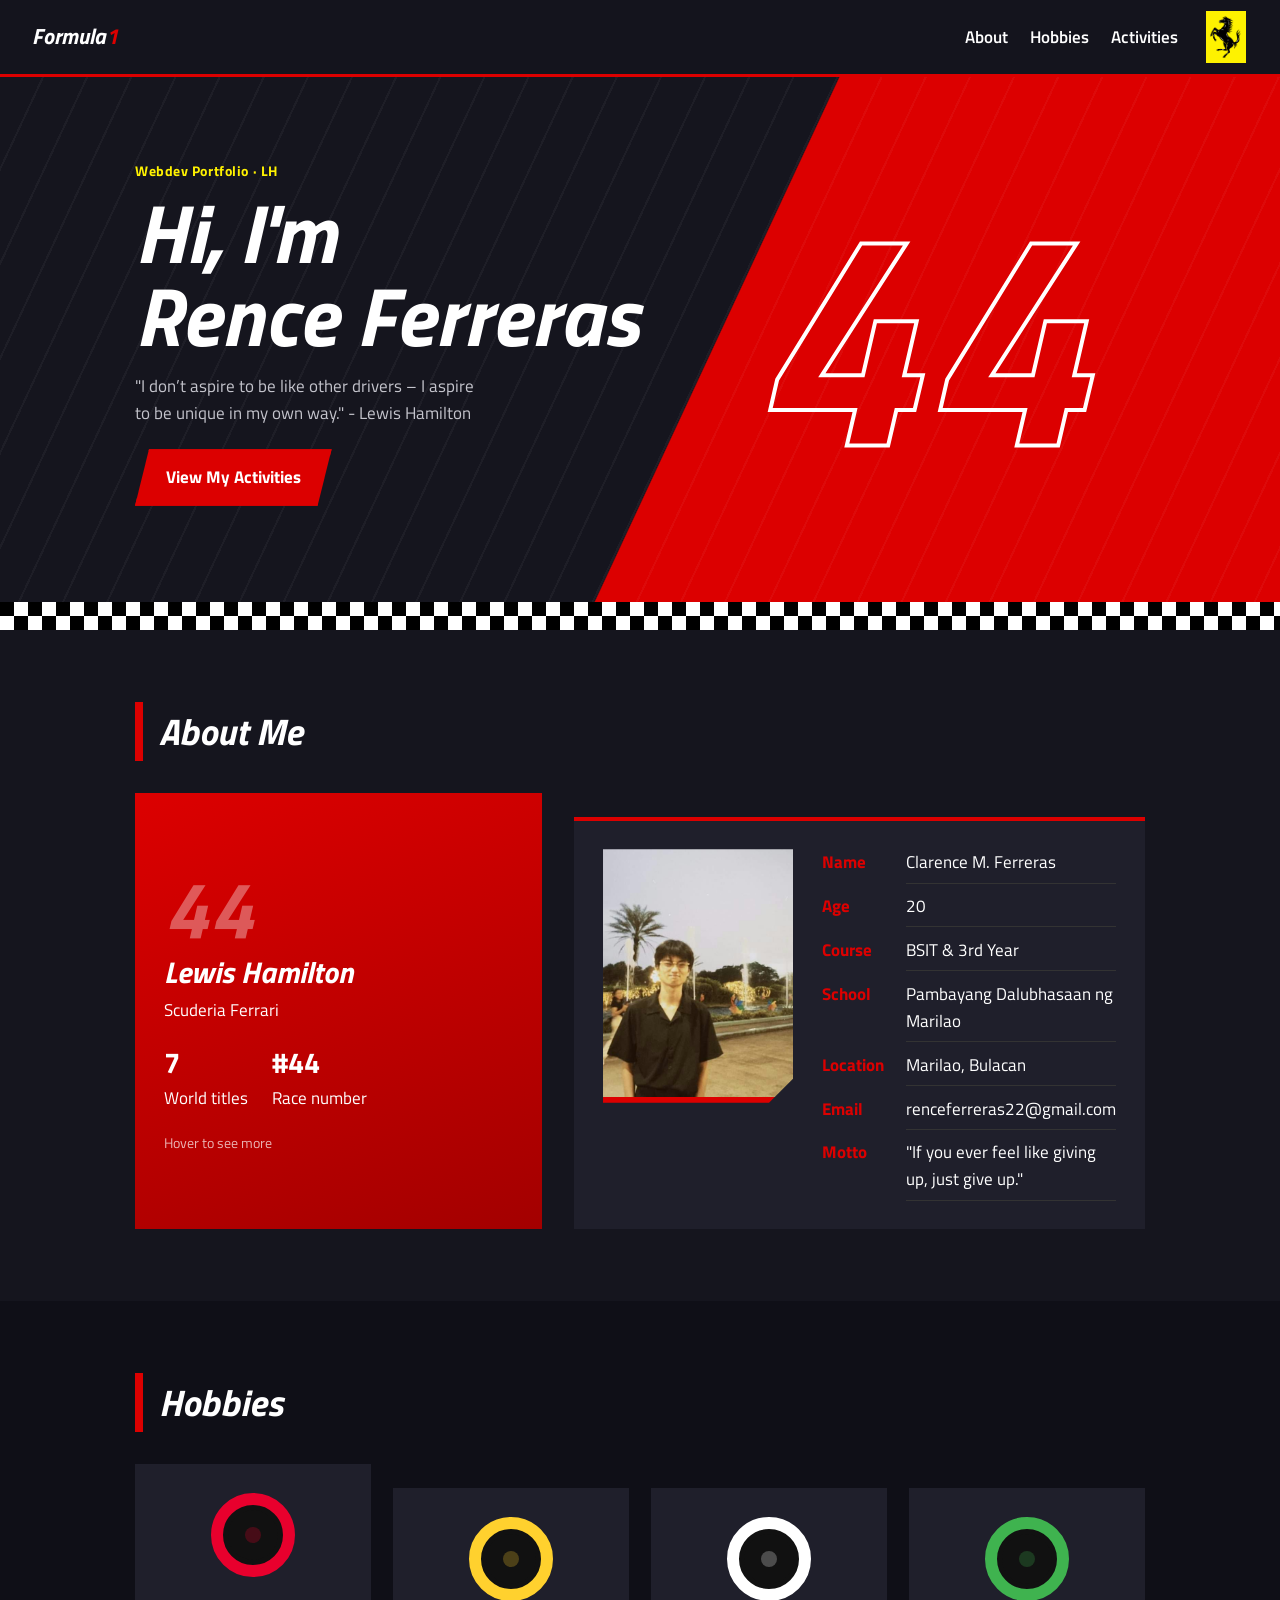
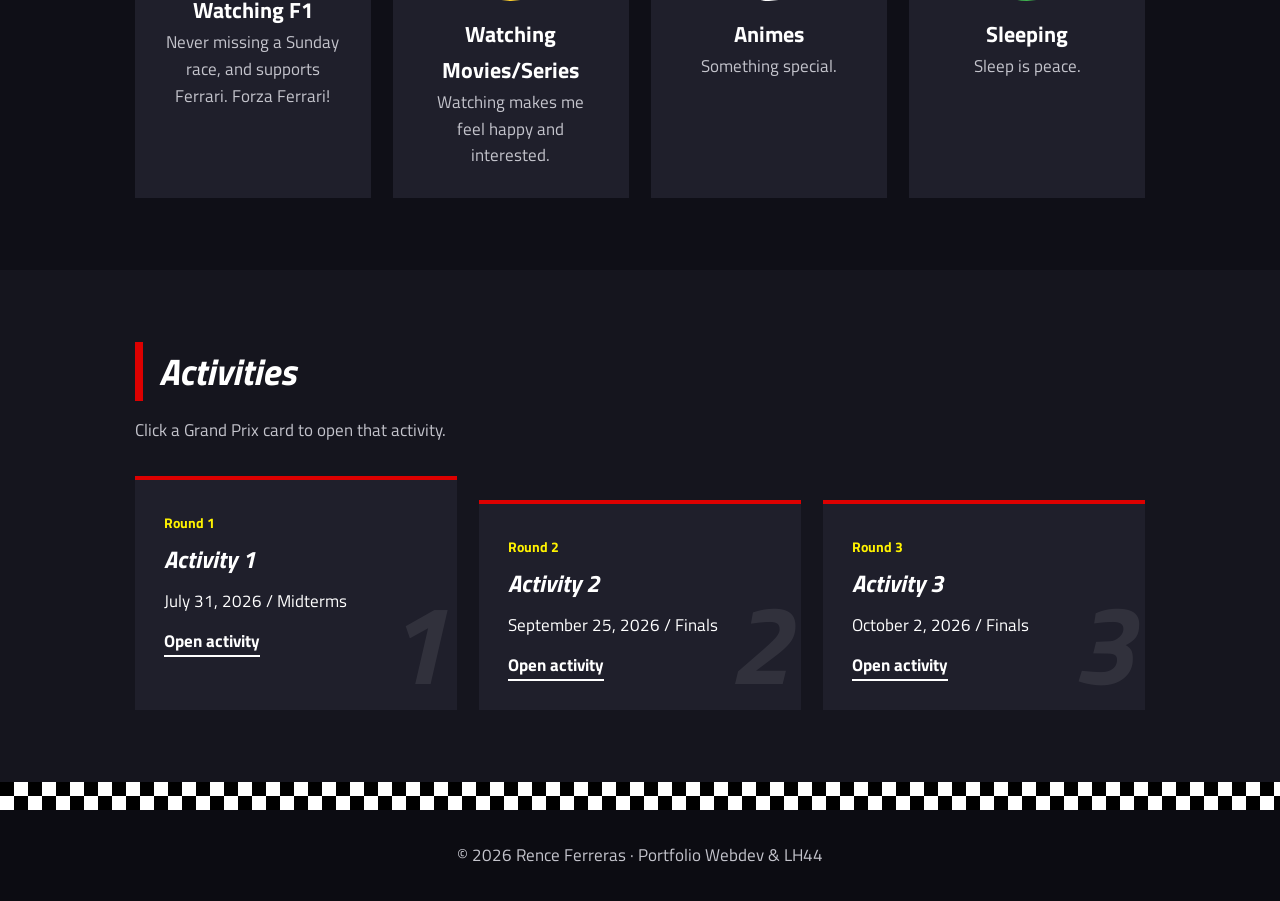
==== index.html @ 2a70c43f "gooo" ====
<!DOCTYPE html>
<html lang="en">

<head>
    <meta charset="UTF-8">
    <meta name="viewport" content="width=device-width, initial-scale=1">
    <title>Portfolio | Your Name</title>
    <link href="https://fonts.googleapis.com/css2?family=Titillium+Web:ital,wght@0,400;0,600;0,700;1,900&display=swap" rel="stylesheet">
    <link rel="stylesheet" href="style.css">
</head>

<body>

    <!-- SPLASH INTRO: plays intro.mp4 first (controlled by script.js) -->
    <div id="splash">
        <video src="introedited.mp4" autoplay muted playsinline></video>
        <button id="skip">Skip intro</button>
    </div>

    <!-- Scroll progress bar -->
    <div id="rev"></div>

    <!-- NAVIGATION -->
    <nav>
        <div class="wrap">
            <a class="logo" href="#top">Formula<b>1</b></a>
            <div class="nav-right">
                <ul>
                    <li><a href="#about">About</a></li>
                    <li><a href="#hobbies">Hobbies</a></li>
                    <li><a href="#activities">Activities</a></li>
                </ul>

                <!-- LOGO: save your image as logo.png in this folder -->
                <div class="brand-logo">
                    <span>LOGO</span>
                    <img src="logo.png" alt="Ferrari logo" onerror="this.style.display='none'">
                </div>
            </div>
        </div>
    </nav>

    <!-- HERO -->
    <header class="hero" id="top">
        <div class="wrap">
            <div>
                <small>Webdev Portfolio · LH</small>
                <h1>Hi, I'm<br>Rence Ferreras</h1>
                <p>"I don’t aspire to be like other drivers – I aspire to be unique in my own way." - Lewis Hamilton</p>
                <a class="btn" href="#activities">View My Activities</a>
            </div>
            <div class="num" aria-hidden="true">44</div>
        </div>
    </header>

    <div class="flag"></div>


    <!-- ABOUT ME -->
    <section id="about">
        <div class="wrap">
            <h2>About Me</h2>

            <div class="about">

                <!-- Favorite driver card -->
                <!-- Hover over this card to show the image -->
                <div class="card fav">

                    <!-- IMAGE SIDE: save your jpeg as hamilton.jpg in this folder -->
                    <div class="fav-img">
                        <span>Add your image<br>(hamilton.jpg)</span>
                        <img src="lewis.jpg" alt="Lewis Hamilton in his Ferrari" onerror="this.style.display='none'">
                    </div>

                    <div class="big">44</div>
                    <h3>Lewis Hamilton</h3>
                    <p>Scuderia Ferrari</p>
                    <div class="stats">
                        <div><b>7</b>World titles</div>
                        <div><b>#44</b>Race number</div>
                    </div>
                    <small class="flip-hint">Hover to see more</small>
                </div>

                <!-- Personal details (replace with your own) -->
                <div class="card details">

                    <!-- YOUR PHOTO: save your picture as profile.jpg in this folder -->
                    <div class="photo">
                        <span>Add your photo<br>(profile.jpg)</span>
                        <img src="profile.jpg" alt="Photo of Your Name" onerror="this.style.display='none'">
                    </div>

                    <dl>
                        <dt>Name</dt>
                        <dd>Clarence M. Ferreras</dd>

                        <dt>Age</dt>
                        <dd>20</dd>

                        <dt>Course</dt>
                        <dd>BSIT &amp; 3rd Year</dd>

                        <dt>School</dt>
                        <dd>Pambayang Dalubhasaan ng Marilao</dd>

                        <dt>Location</dt>
                        <dd>Marilao, Bulacan</dd>

                        <dt>Email</dt>
                        <dd>renceferreras22@gmail.com</dd>

                        <dt>Motto</dt>
                        <dd>"If you ever feel like giving up, just give up."</dd>
                    </dl>
                </div>

            </div>
        </div>
    </section>


    <!-- HOBBIES: --c sets the tyre color, --ink sets the text color on hover (default: dark) -->
    <section id="hobbies" class="alt">
        <div class="wrap">
            <h2>Hobbies</h2>

            <div class="grid">
                <div class="card tyre" style="--c: #e8002d; --ink: #ffffff">
                    <i></i>
                    <h3>Watching F1</h3>
                    <p>Never missing a Sunday race, and supports Ferrari. Forza Ferrari!</p>
                </div>

                <div class="card tyre" style="--c: #ffd12e">
                    <i></i>
                    <h3>Watching Movies/Series</h3>
                    <p>Watching makes me feel happy and interested.</p>
                </div>

                <div class="card tyre" style="--c: #ffffff">
                    <i></i>
                    <h3>Animes</h3>
                    <p>Something special.</p>
                </div>

                <div class="card tyre" style="--c: #3fb34f">
                    <i></i>
                    <h3>Sleeping</h3>
                    <p>Sleep is peace.</p>
                </div>
            </div>
        </div>
    </section>


    <!-- ACTIVITIES: each card links to its own page -->
    <section id="activities">
        <div class="wrap">
            <h2>Activities</h2>
            <p class="hint">Click a Grand Prix card to open that activity.</p>

            <div class="grid">
                <a class="card gp" href="act1/activity1.html" data-n="1">
                    <span>Round 1</span>
                    <h3>Activity 1</h3>
                    <p>July 31, 2026 / Midterms</p>
                    <em>Open activity</em>
                </a>

                <a class="card gp" href="act2/activity2.html" data-n="2">
                    <span>Round 2</span>
                    <h3>Activity 2</h3>
                    <p>September 25, 2026 / Finals</p>
                    <em>Open activity</em>
                </a>

                <a class="card gp" href="act3/activity3.html" data-n="3">
                    <span>Round 3</span>
                    <h3>Activity 3</h3>
                    <p>October 2, 2026 / Finals</p>
                    <em>Open activity</em>
                </a>
            </div>
        </div>
    </section>

    <div class="flag"></div>

    <!-- FOOTER -->
    <footer>
        © 2026 Rence Ferreras · Portfolio Webdev &amp; LH44
    </footer>

    <script src="script.js"></script>
</body>

</html>
---- style.css ----
/* ==========================================================
   F1 PORTFOLIO STYLESHEET
   Theme: Ferrari red + Lewis Hamilton (#44)
   Sections: 1. Variables  2. Base  3. Splash  4. Navigation
             5. Hero  6. Sections  7. Cards  8. Activity pages
             9. Footer  10. Responsive & accessibility
   ========================================================== */


/* ---------- 1. VARIABLES (change colors here) ---------- */
:root {
    --red: #dc0000;      /* Ferrari red */
    --red-dark: #a30000;
    --dark: #15151e;     /* F1 carbon black */
    --dark-card: #1f1f2b;
    --white: #ffffff;
    --gray: #c4c4cc;
    --yellow: #fff200;   /* Ferrari yellow accent */
}


/* ---------- 2. BASE ---------- */
* {
    box-sizing: border-box;
    margin: 0;
    padding: 0;
}

html {
    scroll-behavior: smooth;
}

body {
    font-family: 'Titillium Web', Arial, sans-serif;
    font-size: 1.05rem;
    line-height: 1.6;
    background: var(--dark);
    color: var(--white);
}

a {
    color: inherit;
}

/* Visible outline when using the keyboard */
:focus-visible {
    outline: 3px solid var(--yellow);
    outline-offset: 3px;
}

/* Centers the content and limits its width */
.wrap {
    max-width: 1050px;
    margin: 0 auto;
    padding: 0 1.25rem;
}

/* Red progress bar at the top that fills as you scroll */
#rev {
    position: fixed;
    top: 0;
    left: 0;
    width: 0;
    height: 4px;
    background: linear-gradient(90deg, var(--red), var(--yellow));
    z-index: 60;
}


/* ---------- 3. SPLASH INTRO (video) ---------- */
#splash {
    position: fixed;
    inset: 0;
    display: flex;
    align-items: center;
    justify-content: center;
    background: #000000;
    z-index: 100;
    transition: opacity 0.8s;
}

/* Added by script.js when the intro ends */
#splash.out {
    opacity: 0;
    pointer-events: none;
}

#splash video {
    width: 100%;
    height: 100%;
    object-fit: cover; /* fills the whole screen */
}

#skip {
    position: absolute;
    right: 1.2rem;
    bottom: 1.2rem;
    padding: 0.7rem 1.4rem;
    border: 0;
    background: var(--red);
    color: var(--white);
    font: 700 1rem 'Titillium Web', sans-serif;
    cursor: pointer;
    clip-path: polygon(12px 0, 100% 0, calc(100% - 12px) 100%, 0 100%);
}

#skip:hover {
    background: var(--red-dark);
}


/* ---------- 4. NAVIGATION ---------- */
nav {
    position: sticky;
    top: 0;
    z-index: 50;
    background: rgba(21, 21, 30, 0.94);
    border-bottom: 3px solid var(--red);
    backdrop-filter: blur(6px);
}

nav .wrap {
    max-width: none;          /* full width so the buttons reach the right side */
    padding-left: 2rem;
    padding-right: 2rem;
    display: flex;
    flex-wrap: wrap;
    justify-content: space-between;
    align-items: center;
    gap: 0.5rem;
    padding-top: 0.7rem;
    padding-bottom: 0.7rem;
}

.logo {
    font-size: 1.4rem;
    font-weight: 900;
    font-style: italic;
    text-decoration: none;
}

.logo b {
    color: var(--red);
}

/* Right side of the nav: links + logo */
.nav-right {
    display: flex;
    align-items: center;
    gap: 1.6rem;
}

/* LOGO SLOT: shows the image if logo.png exists, otherwise a dashed box */
.brand-logo {
    position: relative;
    display: grid;
    place-items: center;
    width: 44px;
    height: 52px;
    color: var(--gray);
    font-size: 0.65rem;
    font-weight: 700;
    border: 2px dashed var(--gray);
}

.brand-logo img {
    position: absolute;
    inset: -2px;
    width: calc(100% + 4px);
    height: calc(100% + 4px);
    object-fit: contain;
    background: var(--dark);
}

nav ul {
    display: flex;
    gap: 1.4rem;
    list-style: none;
}

nav ul a {
    padding: 0.2rem 0;
    font-weight: 600;
    text-decoration: none;
    border-bottom: 2px solid transparent;
}

nav ul a:hover {
    border-color: var(--red);
}


/* ---------- 5. HERO (top banner) ---------- */
.hero {
    position: relative;
    overflow: hidden;
    padding: 5rem 0 6rem;
    /* dark on the left, red slash on the right */
    background: linear-gradient(115deg, var(--dark) 0 55%, var(--red) 55.1% 100%);
}

/* Diagonal speed-line stripes */
.hero::before {
    content: "";
    position: absolute;
    inset: 0;
    background: repeating-linear-gradient(
        115deg,
        transparent 0 38px,
        rgba(255, 255, 255, 0.04) 38px 40px
    );
}

.hero .wrap {
    position: relative;
    display: grid;
    grid-template-columns: 1.2fr 1fr;
    align-items: center;
    gap: 1rem;
}

.hero small {
    color: var(--yellow);
    font-weight: 700;
    letter-spacing: 0.04em;
}

.hero h1 {
    margin: 0.4rem 0 1rem;
    font-size: clamp(2.6rem, 7vw, 5.2rem);
    font-weight: 900;
    font-style: italic;
    line-height: 1;
}

.hero p {
    max-width: 34ch;
    color: var(--gray);
}

/* Big outlined "44" */
.num {
    font-size: clamp(9rem, 26vw, 19rem);
    font-weight: 900;
    font-style: italic;
    line-height: 0.85;
    text-align: center;
    color: transparent;
    -webkit-text-stroke: 4px var(--white);
    animation: rise 1.2s ease-out both;
}

@keyframes rise {
    from {
        transform: translateX(80px) skewX(-12deg);
        opacity: 0;
    }
    to {
        transform: none;
        opacity: 1;
    }
}

/* Red slanted button */
.btn {
    display: inline-block;
    margin-top: 1.4rem;
    padding: 0.8rem 1.8rem;
    background: var(--red);
    color: var(--white);
    font-weight: 700;
    text-decoration: none;
    border: 2px solid var(--red);
    clip-path: polygon(14px 0, 100% 0, calc(100% - 14px) 100%, 0 100%);
}

.btn:hover {
    background: var(--white);
    color: var(--red);
}

/* Black and white checkered flag strip */
.flag {
    height: 28px;
    background: repeating-conic-gradient(#ffffff 0 25%, #000000 0 50%) 0 0 / 28px 28px;
}


/* ---------- 6. SECTIONS ---------- */
section {
    padding: 4.5rem 0;
}

section.alt {
    background: #0f0f17; /* slightly darker background for variety */
}

h2 {
    margin-bottom: 2rem;
    padding-left: 1rem;
    font-size: 2.3rem;
    font-weight: 900;
    font-style: italic;
    border-left: 8px solid var(--red);
}

.hint {
    margin: -1rem 0 2rem;
    color: var(--gray);
}


/* ---------- 7. CARDS ---------- */
.card {
    padding: 1.8rem;
    background: var(--dark-card);
    border-top: 4px solid var(--red);
}

.grid {
    display: grid;
    grid-template-columns: repeat(auto-fit, minmax(230px, 1fr));
    gap: 1.4rem;
}

/* --- About me --- */
.about {
    display: grid;
    grid-template-columns: 1fr 1.3fr;
    gap: 2rem;
}

.about dl {
    display: grid;
    grid-template-columns: auto 1fr;
    gap: 0.6rem 1.4rem;
}

.about dt {
    color: var(--red);
    font-weight: 700;
}

.about dd {
    padding-bottom: 0.4rem;
    border-bottom: 1px solid #333333;
}

/* Hamilton / Ferrari card */
.fav {
    position: relative;
    overflow: hidden;
    display: flex;
    flex-direction: column;
    justify-content: center;
    background: linear-gradient(160deg, var(--red), var(--red-dark));
    border: 0;
}

.fav h3 {
    font-size: 1.9rem;
    font-style: italic;
}

.fav .big {
    font-size: 5rem;
    font-weight: 900;
    font-style: italic;
    line-height: 1;
    opacity: 0.35;
}

/* Image side of the card: hidden until the mouse is over the card */
.fav-img {
    position: absolute;
    inset: 0;
    display: grid;
    place-items: center;
    text-align: center;
    color: var(--gray);
    background: repeating-linear-gradient(45deg, #1b1b27 0 14px, #20202e 14px 28px);
    opacity: 0;
    transition: opacity 0.4s;
}

.fav-img img {
    position: absolute;
    inset: 0;
    width: 100%;
    height: 100%;
    object-fit: cover;
}

/* Show the image while hovering */
.fav:hover .fav-img {
    opacity: 1;
}

.flip-hint {
    margin-top: 1.2rem;
    opacity: 0.7;
}

.stats {
    display: flex;
    flex-wrap: wrap;
    gap: 1.5rem;
    margin-top: 1rem;
}

.stats b {
    display: block;
    font-size: 1.8rem;
}

/* --- Profile photo (inside the details card) --- */
.details {
    display: grid;
    grid-template-columns: 190px 1fr;
    align-items: start;
    gap: 1.8rem;
}

.photo {
    position: relative;
    display: grid;
    place-items: center;
    aspect-ratio: 3 / 4;
    overflow: hidden;
    text-align: center;
    color: var(--gray);
    font-size: 0.9rem;
    background: repeating-linear-gradient(45deg, #1b1b27 0 14px, #20202e 14px 28px);
    border-bottom: 6px solid var(--red);
    clip-path: polygon(0 0, 100% 0, 100% calc(100% - 24px), calc(100% - 24px) 100%, 0 100%);
}

/* The picture sits on top of the placeholder text */
.photo img {
    position: absolute;
    inset: 0;
    width: 100%;
    height: 100%;
    object-fit: cover;
}

/* --- Hobbies (tyre cards) --- */
.tyre {
    position: relative;
    text-align: center;
    border-top: 0;
    transition: transform 0.25s, background 0.25s, color 0.25s;
}

/* HOVER: zoom in a little and fill the card with the tyre color */
.tyre:hover {
    z-index: 1;                       /* sits above its neighbors while zoomed */
    transform: scale(1.06);
    background: var(--c);
    color: var(--ink, var(--dark));   /* text color on hover (set --ink in the HTML) */
}

.tyre:hover p {
    color: inherit;
}

/* On hover the tyre flips: dark ring, colored center */
.tyre:hover i {
    border-color: #111111;
    background: var(--c);
}

.tyre:hover i::after {
    opacity: 0;
}

/* The round tyre icon. Its color comes from --c set in the HTML */
.tyre i {
    position: relative;
    display: block;
    width: 84px;
    height: 84px;
    margin: 0 auto 1rem;
    border: 12px solid var(--c);
    border-radius: 50%;
    background: #111111;
    box-shadow: inset 0 0 0 5px #111111;
    transition: border-color 0.25s, background 0.25s;
}

.tyre i::after {
    content: "";
    position: absolute;
    inset: 22px;
    border-radius: 50%;
    background: var(--c);
    opacity: 0.25;
}

.tyre h3 {
    font-size: 1.4rem;
}

.tyre p {
    color: var(--gray);
}

/* --- Activities (Grand Prix cards) --- */
.gp {
    position: relative;
    display: block;
    overflow: hidden;
    text-decoration: none;
    transition: transform 0.2s, background 0.2s;
}

.gp:hover {
    transform: translateY(-6px);
    background: var(--red);
}

.gp span {
    color: var(--yellow);
    font-size: 0.9rem;
    font-weight: 700;
}

.gp h3 {
    margin: 0.3rem 0 0.6rem;
    font-size: 1.5rem;
    font-style: italic;
}

.gp em {
    display: inline-block;
    margin-top: 0.8rem;
    font-style: normal;
    font-weight: 700;
    border-bottom: 2px solid var(--white);
}

/* Faded big number in the corner (uses data-n from the HTML) */
.gp::after {
    content: attr(data-n);
    position: absolute;
    right: 0.6rem;
    bottom: -1.4rem;
    font-size: 7rem;
    font-weight: 900;
    font-style: italic;
    opacity: 0.08;
}


/* ---------- 8. ACTIVITY PAGES ---------- */
.page-head {
    padding: 4rem 0 3rem;
    background: linear-gradient(115deg, var(--dark) 0 70%, var(--red) 70.1%);
}

.page-head h1 {
    font-size: clamp(2rem, 5vw, 3.4rem);
    font-weight: 900;
    font-style: italic;
}

.page-head small {
    color: var(--yellow);
    font-weight: 700;
}

/* Placeholder box for screenshots */
.shot {
    display: grid;
    place-items: center;
    padding: 1rem;
    aspect-ratio: 16 / 9;
    text-align: center;
    color: var(--gray);
    border: 2px dashed var(--red);
    background: repeating-linear-gradient(45deg, #1b1b27 0 14px, #20202e 14px 28px);
}

/* Previous / Next buttons */
.pager {
    display: flex;
    flex-wrap: wrap;
    justify-content: space-between;
    gap: 1rem;
    margin-top: 2.5rem;
}

/* Space between stacked cards */
.card + .card,
.card + .shot,
.shot + .card {
    margin-top: 1.5rem;
}


/* ---------- 9. FOOTER ---------- */
footer {
    padding: 2rem 1rem;
    text-align: center;
    color: var(--gray);
    background: #0c0c12;
}


/* ---------- 10. RESPONSIVE & ACCESSIBILITY ---------- */

/* Phones and small tablets */
@media (max-width: 760px) {
    .hero {
        background: linear-gradient(180deg, var(--dark) 0 62%, var(--red) 62.1%);
    }

    .hero .wrap,
    .about,
    .details {
        grid-template-columns: 1fr;
    }

    .photo {
        max-width: 220px;
    }

    .num {
        -webkit-text-stroke-width: 3px;
    }
}

/* Turns off animations for people who prefer less motion */
@media (prefers-reduced-motion: reduce) {
    * {
        animation: none !important;
        transition: none !important;
        scroll-behavior: auto !important;
    }
}
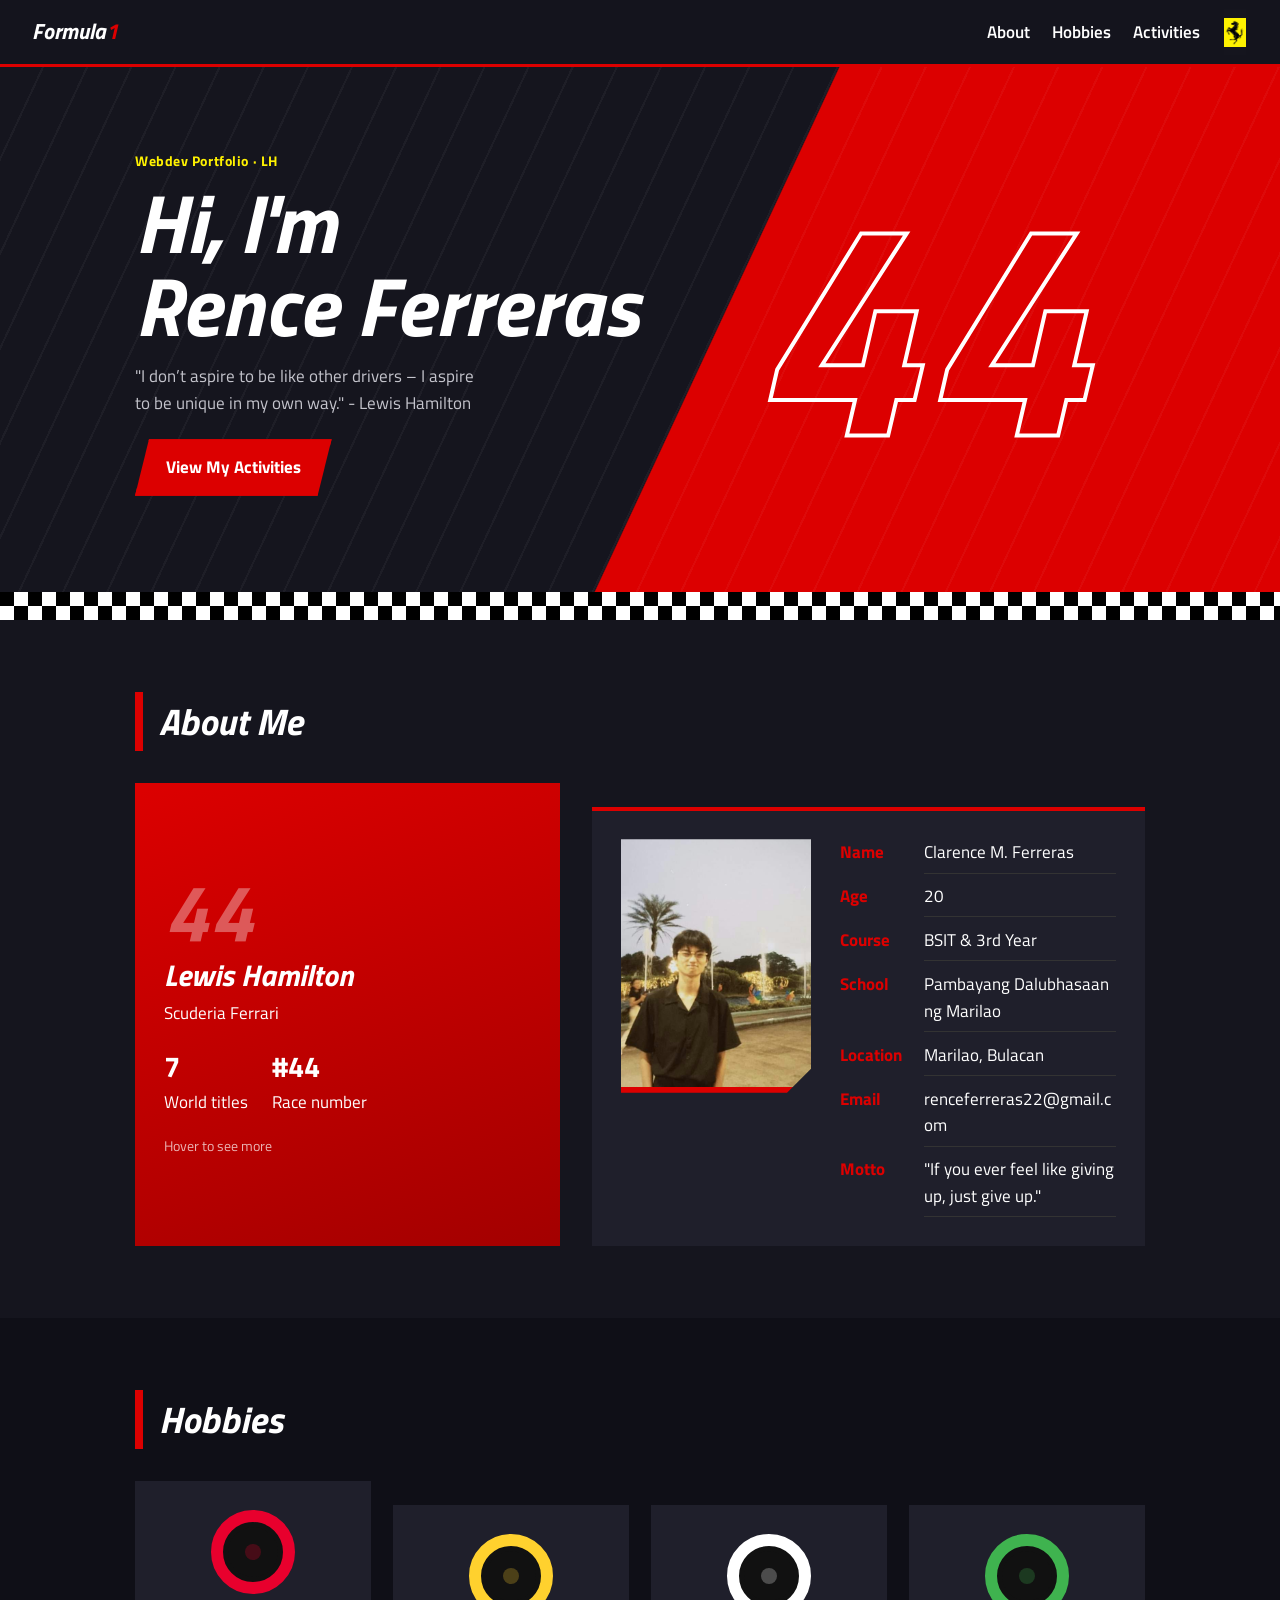
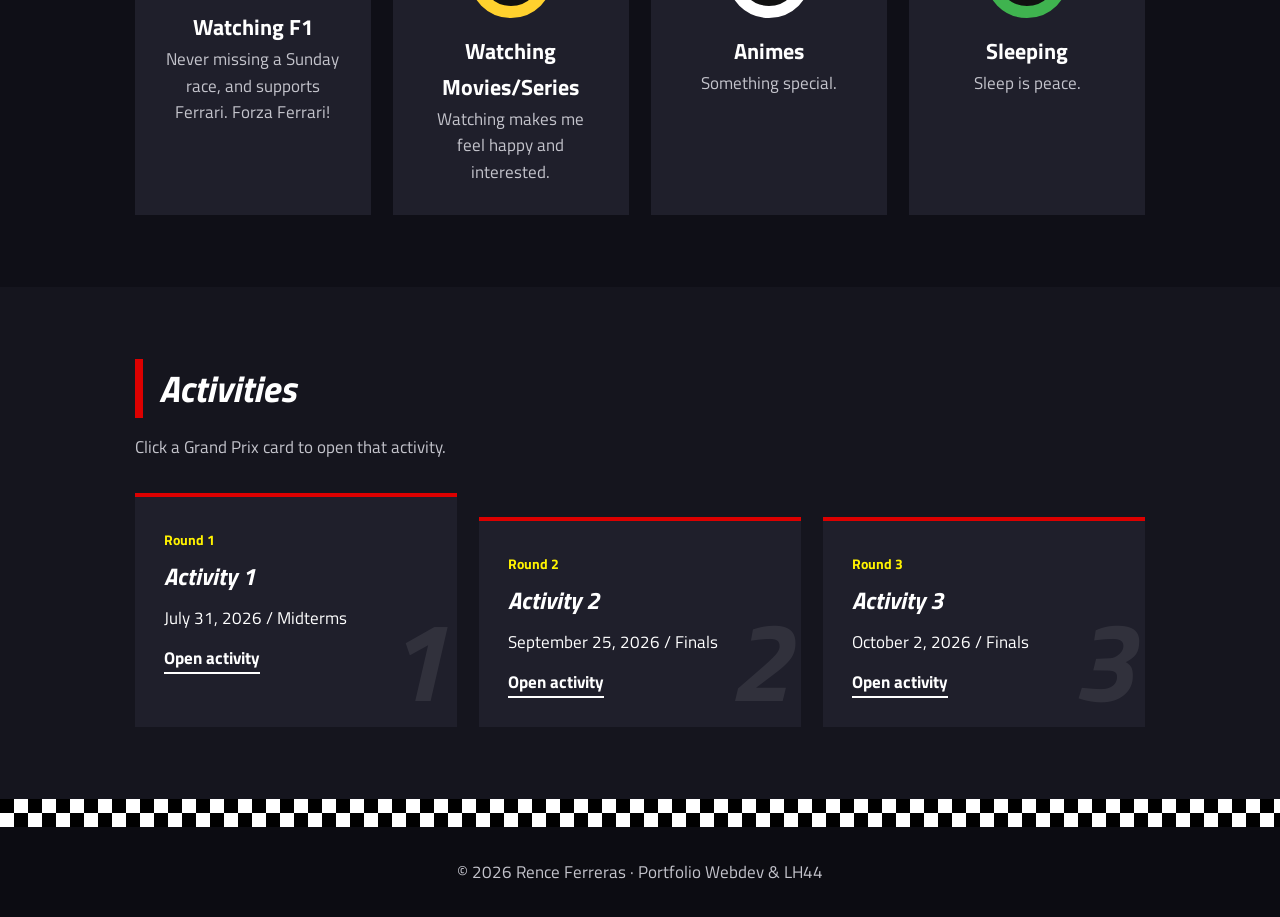
==== commit dfd266c3: "gkek" ====
--- a/index.html
+++ b/index.html
@@ -11,7 +11,7 @@
 
 <body>
 
-    <!-- SPLASH INTRO: plays intro.mp4 first (controlled by script.js) -->
+    <!-- SPLASH INTRO: plays introedited.mp4 first (controlled by script.js) -->
     <div id="splash">
         <video src="introedited.mp4" autoplay muted playsinline></video>
         <button id="skip">Skip intro</button>
@@ -33,7 +33,7 @@
 
                 <!-- LOGO: save your image as logo.png in this folder -->
                 <div class="brand-logo">
-                    <span>LOGO</span>
+                    
                     <img src="logo.png" alt="Ferrari logo" onerror="this.style.display='none'">
                 </div>
             </div>
--- a/style.css
+++ b/style.css
@@ -155,12 +155,11 @@
     position: relative;
     display: grid;
     place-items: center;
-    width: 44px;
-    height: 52px;
+    width: 22px;
+    height: 42px;
     color: var(--gray);
     font-size: 0.65rem;
     font-weight: 700;
-    border: 2px dashed var(--gray);
 }
 
 .brand-logo img {
@@ -638,3 +637,165 @@
         scroll-behavior: auto !important;
     }
 }
+
+/* ---------- RESPONSIVE SCREEN FIT ---------- */
+html,
+body {
+    width: 100%;
+    min-height: 100%;
+    overflow-x: hidden;
+}
+
+img,
+video {
+    max-width: 100%;
+}
+
+.wrap {
+    width: 100%;
+}
+
+/* Prevent grid and flex items from forcing horizontal overflow */
+.hero .wrap,
+.about,
+.details,
+.grid,
+.nav-right {
+    min-width: 0;
+}
+
+.about > *,
+.details > *,
+.grid > *,
+.hero .wrap > * {
+    min-width: 0;
+}
+
+.about dd,
+.gp p,
+.hero p {
+    overflow-wrap: anywhere;
+}
+
+/* Tablets and smaller laptops */
+@media (max-width: 900px) {
+    .wrap {
+        padding-left: 1rem;
+        padding-right: 1rem;
+    }
+
+    .about {
+        grid-template-columns: minmax(0, 1fr) minmax(0, 1.3fr);
+        gap: 1.25rem;
+    }
+
+    .details {
+        grid-template-columns: minmax(120px, 0.7fr) minmax(0, 1.3fr);
+        gap: 1rem;
+    }
+
+    .hero .wrap {
+        grid-template-columns: minmax(0, 1.2fr) minmax(0, 1fr);
+    }
+}
+
+/* Phones and small tablets */
+@media (max-width: 760px) {
+    nav .wrap {
+        padding-left: 1rem;
+        padding-right: 1rem;
+    }
+
+    .nav-right {
+        flex-wrap: wrap;
+        gap: 0.75rem;
+    }
+
+    nav ul {
+        flex-wrap: wrap;
+        gap: 0.5rem 1rem;
+    }
+
+    .hero .wrap,
+    .about,
+    .details {
+        grid-template-columns: minmax(0, 1fr);
+    }
+
+    .hero {
+        padding: 3.5rem 0;
+    }
+
+    .num {
+        font-size: clamp(7rem, 30vw, 12rem);
+        -webkit-text-stroke-width: 3px;
+    }
+
+    .photo {
+        width: 100%;
+        max-width: 220px;
+    }
+
+    .grid {
+        grid-template-columns: repeat(auto-fit, minmax(min(100%, 230px), 1fr));
+    }
+}
+
+/* Narrow phones */
+@media (max-width: 480px) {
+    body {
+        font-size: 1rem;
+    }
+
+    .wrap,
+    nav .wrap {
+        padding-left: 0.85rem;
+        padding-right: 0.85rem;
+    }
+
+    nav .wrap {
+        align-items: flex-start;
+    }
+
+    .nav-right {
+        width: 100%;
+        justify-content: space-between;
+    }
+
+    nav ul {
+        gap: 0.4rem 0.75rem;
+    }
+
+    .brand-logo {
+        flex: 0 0 44px;
+    }
+
+    section {
+        padding: 3rem 0;
+    }
+
+    h2 {
+        font-size: clamp(1.7rem, 8vw, 2.3rem);
+    }
+
+    .hero h1 {
+        font-size: clamp(2.4rem, 12vw, 4rem);
+    }
+
+    .hero p {
+        max-width: 100%;
+    }
+
+    .grid {
+        grid-template-columns: minmax(0, 1fr);
+    }
+
+    .about dl {
+        grid-template-columns: minmax(0, 0.7fr) minmax(0, 1.3fr);
+        gap: 0.5rem 0.75rem;
+    }
+
+    .card {
+        padding: 1.25rem;
+    }
+}
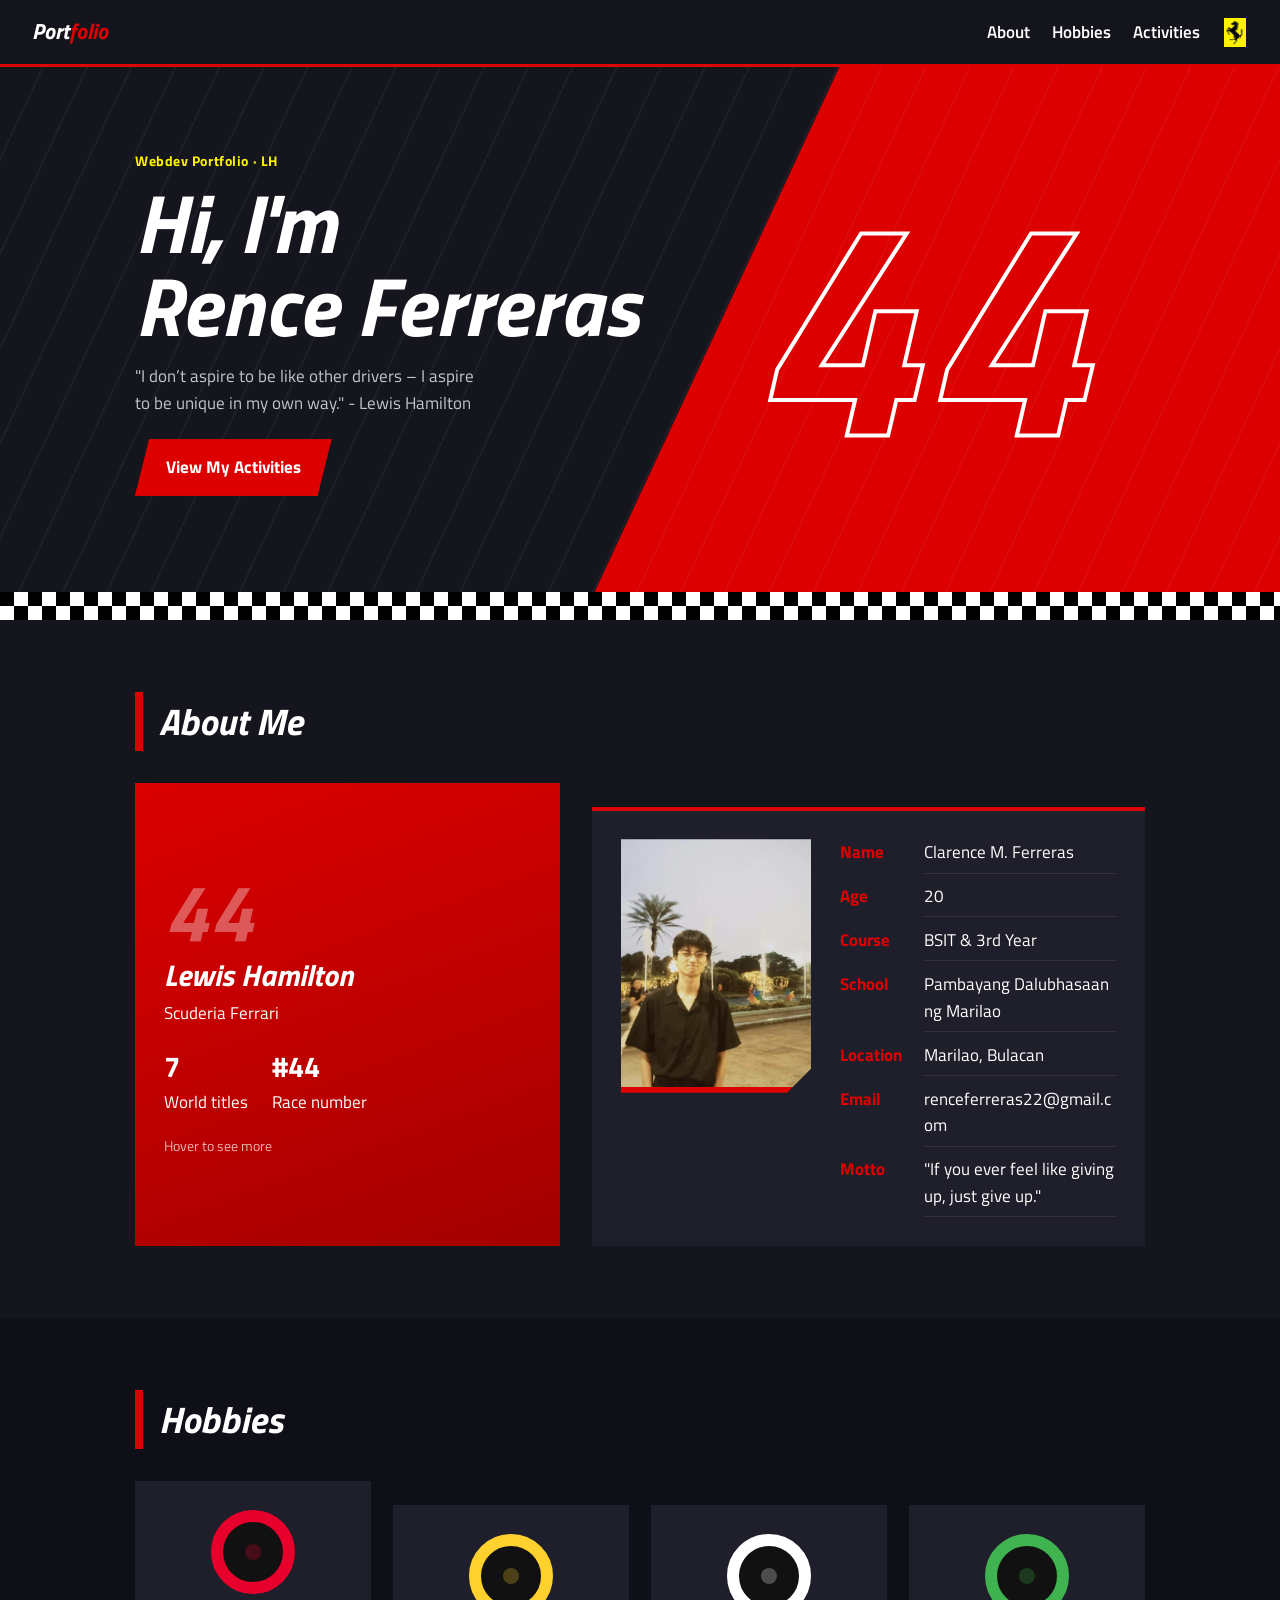
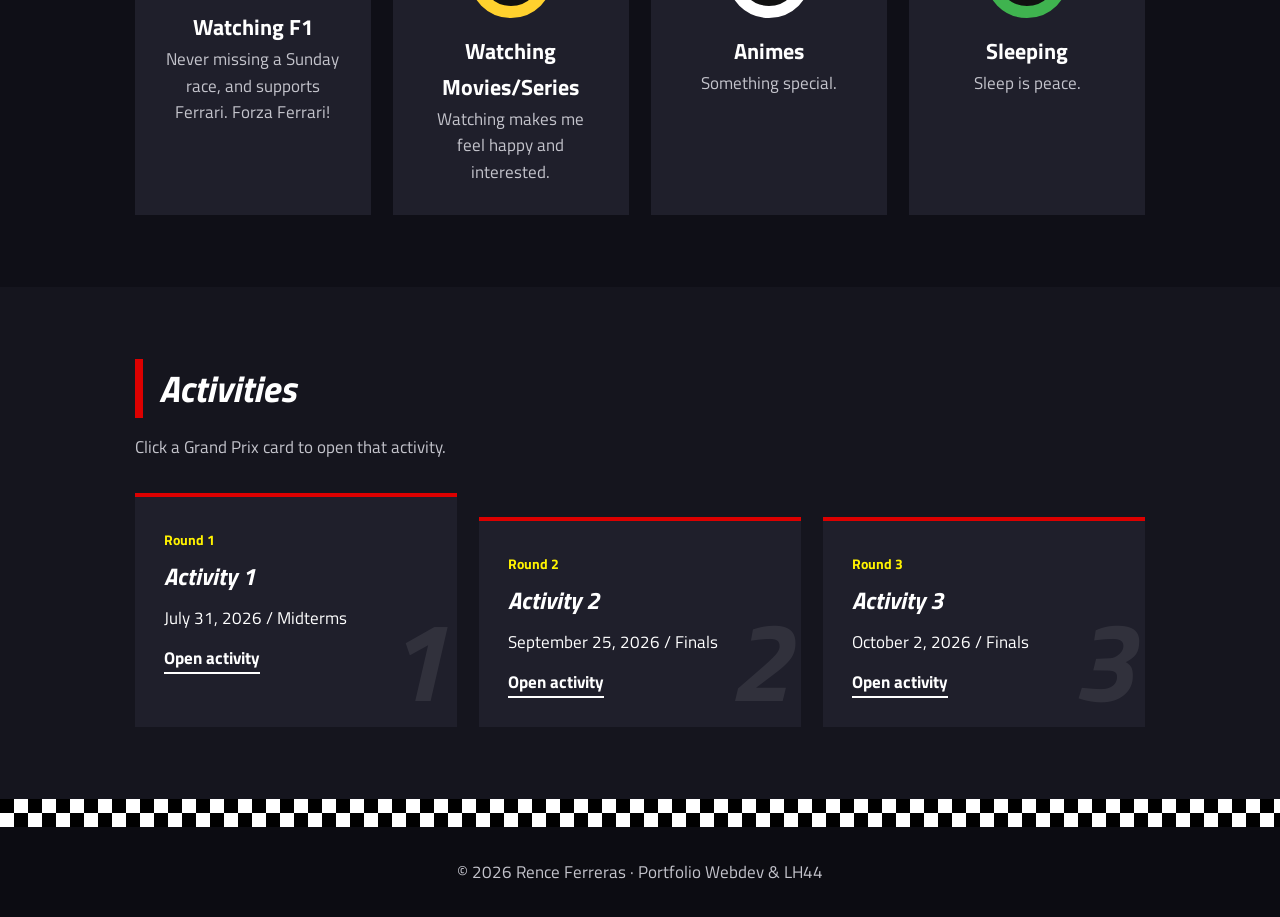
==== commit b06c202c: "gweg" ====
--- a/index.html
+++ b/index.html
@@ -23,7 +23,7 @@
     <!-- NAVIGATION -->
     <nav>
         <div class="wrap">
-            <a class="logo" href="#top">Formula<b>1</b></a>
+            <a class="logo" href="#top">Port<b>folio</b></a>
             <div class="nav-right">
                 <ul>
                     <li><a href="#about">About</a></li>
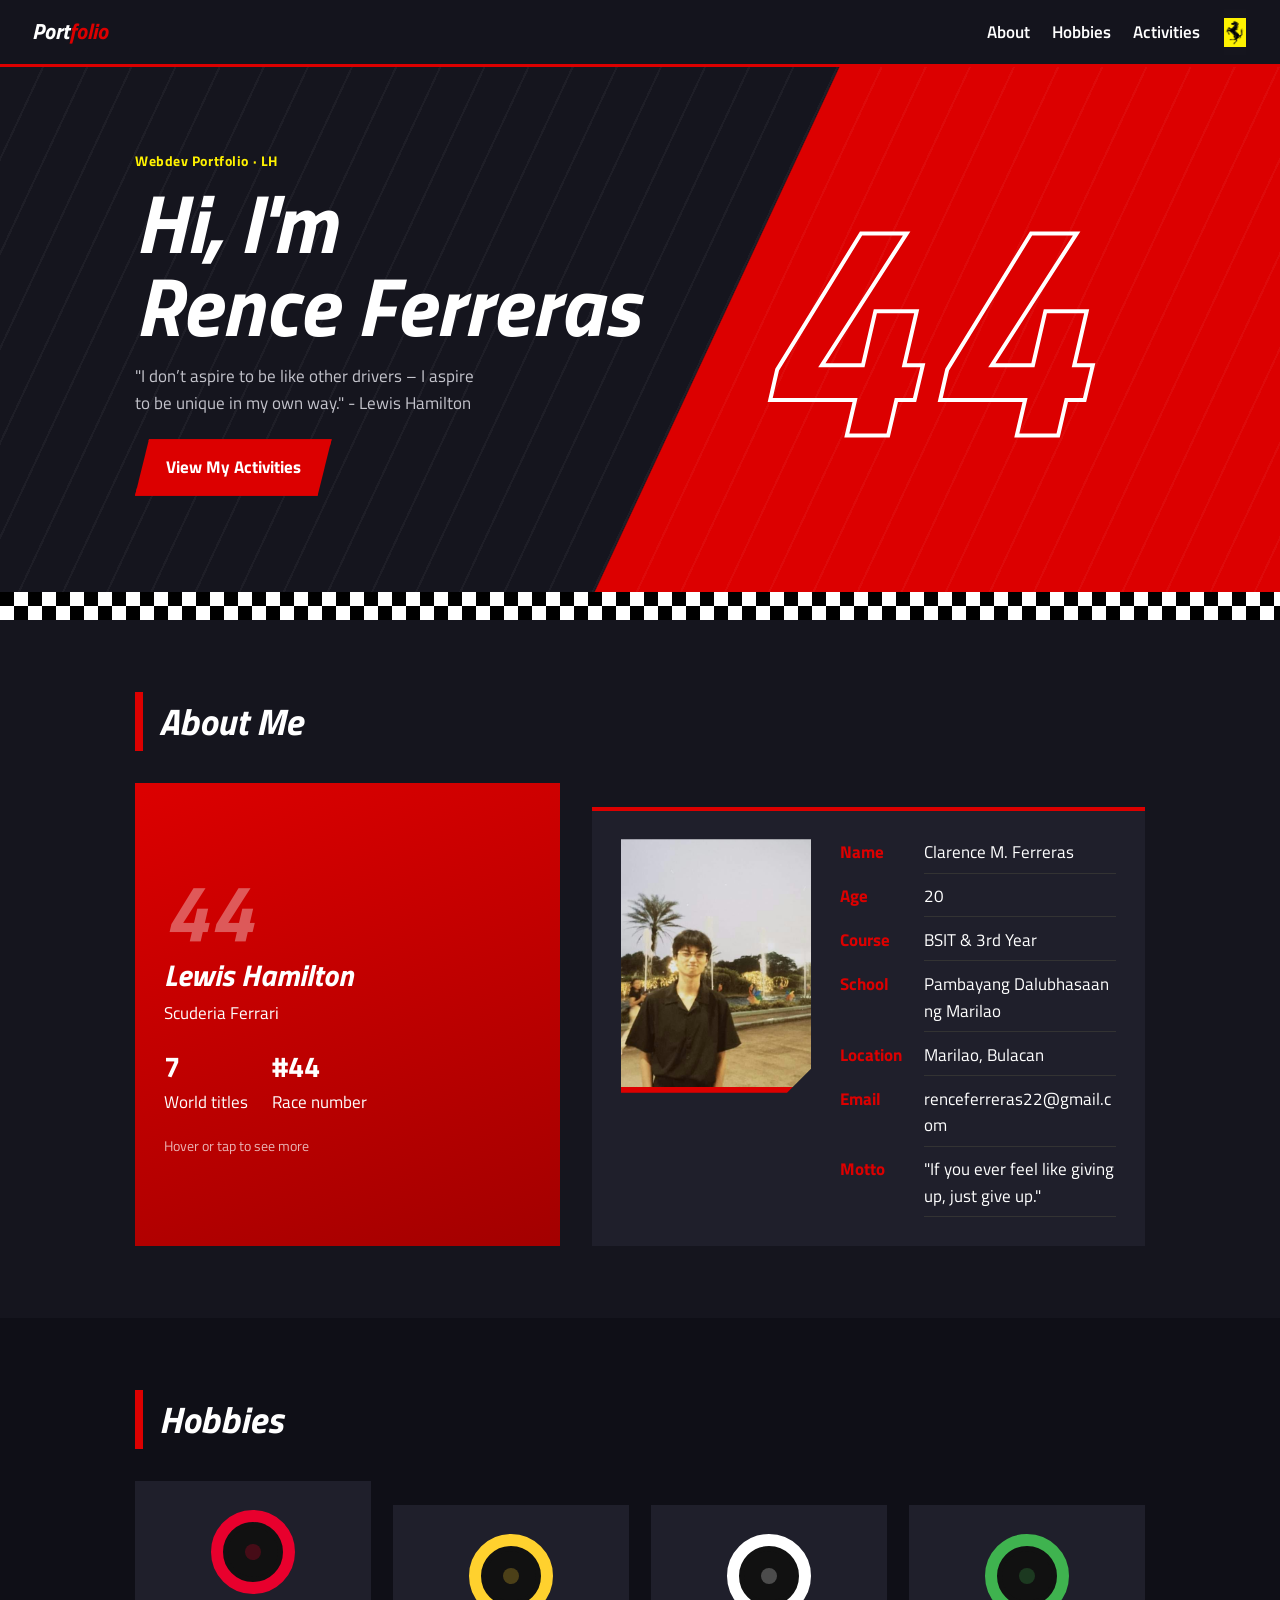
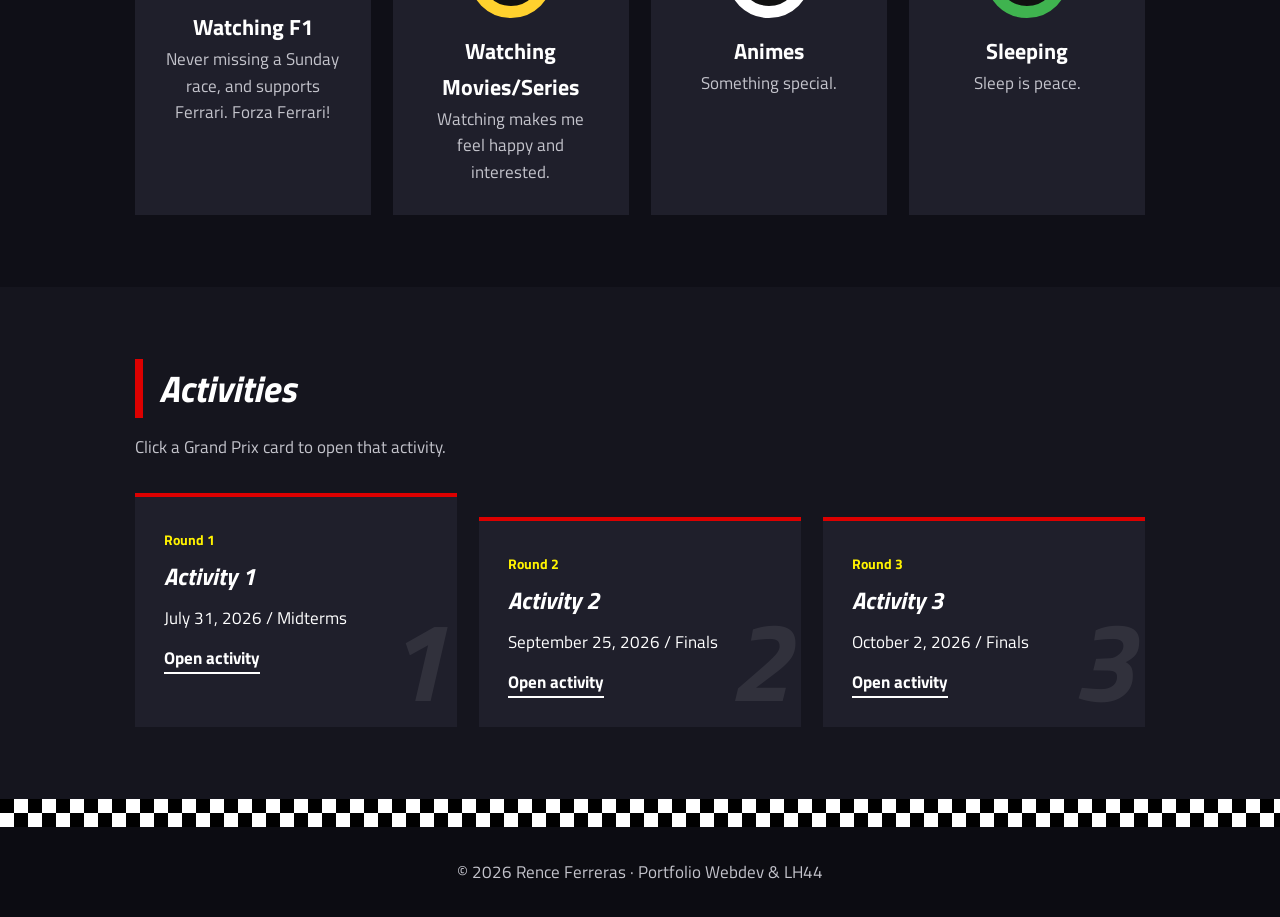
==== commit dfdca708: "jefijf" ====
--- a/index.html
+++ b/index.html
@@ -4,7 +4,7 @@
 <head>
     <meta charset="UTF-8">
     <meta name="viewport" content="width=device-width, initial-scale=1">
-    <title>Portfolio | Your Name</title>
+    <title>Portfolio | Rence Ferreras</title>
     <link href="https://fonts.googleapis.com/css2?family=Titillium+Web:ital,wght@0,400;0,600;0,700;1,900&display=swap" rel="stylesheet">
     <link rel="stylesheet" href="style.css">
 </head>
@@ -64,8 +64,8 @@
             <div class="about">
 
                 <!-- Favorite driver card -->
-                <!-- Hover over this card to show the image -->
-                <div class="card fav">
+                <!-- Hover (or tap on phones) to show the image -->
+                <div class="card fav" tabindex="0">
 
                     <!-- IMAGE SIDE: save your jpeg as hamilton.jpg in this folder -->
                     <div class="fav-img">
@@ -80,7 +80,7 @@
                         <div><b>7</b>World titles</div>
                         <div><b>#44</b>Race number</div>
                     </div>
-                    <small class="flip-hint">Hover to see more</small>
+                    <small class="flip-hint">Hover or tap to see more</small>
                 </div>
 
                 <!-- Personal details (replace with your own) -->
--- a/style.css
+++ b/style.css
@@ -390,8 +390,9 @@
     object-fit: cover;
 }
 
-/* Show the image while hovering */
-.fav:hover .fav-img {
+/* Show the image while hovering (mouse) or tapping (phones) */
+.fav:hover .fav-img,
+.fav:focus .fav-img {
     opacity: 1;
 }
 
@@ -606,196 +607,215 @@
 }
 
 
-/* ---------- 10. RESPONSIVE & ACCESSIBILITY ---------- */
-
-/* Phones and small tablets */
+/* ---------- 10. RESPONSIVE & ACCESSIBILITY ----------
+   Fits phones, tablets, laptops, desktops and big screens.
+   Order: base fixes > big screens > tablets > phones > small phones > motion */
+
+/* Base fixes for every screen size */
+html {
+    -webkit-text-size-adjust: 100%;   /* stops phones from enlarging text in landscape */
+}
+
+body {
+    min-height: 100vh;
+    overflow-x: clip;                 /* no sideways scrolling (keeps the sticky menu working) */
+}
+
+img,
+video {
+    max-width: 100%;
+    height: auto;
+}
+
+.wrap {
+    width: 100%;
+}
+
+/* Let grid/flex children shrink instead of pushing the page wider */
+.hero .wrap > *,
+.about > *,
+.details > *,
+.grid > *,
+.nav-right {
+    min-width: 0;
+}
+
+/* Long words or emails wrap instead of overflowing */
+.about dd,
+.gp p,
+.hero p {
+    overflow-wrap: anywhere;
+}
+
+/* The intro video shows fully (no heavy cropping) on tall phone screens */
+@media (orientation: portrait) {
+    #splash video {
+        object-fit: contain;
+    }
+}
+
+
+/* ----- Big screens (large monitors, TVs): scale everything up ----- */
+@media (min-width: 1400px) {
+    html {
+        font-size: 112.5%;
+    }
+
+    .wrap {
+        max-width: 1200px;
+    }
+}
+
+@media (min-width: 2000px) {
+    html {
+        font-size: 137.5%;
+    }
+
+    .wrap {
+        max-width: 1500px;
+    }
+}
+
+
+/* ----- Tablets and small laptops ----- */
+@media (max-width: 900px) {
+    .wrap {
+        padding-left: 1rem;
+        padding-right: 1rem;
+    }
+
+    .about {
+        grid-template-columns: minmax(0, 1fr) minmax(0, 1.3fr);
+        gap: 1.25rem;
+    }
+
+    .details {
+        grid-template-columns: minmax(120px, 0.7fr) minmax(0, 1.3fr);
+        gap: 1rem;
+    }
+}
+
+
+/* ----- Phones and small tablets ----- */
 @media (max-width: 760px) {
+    nav .wrap {
+        padding-left: 1rem;
+        padding-right: 1rem;
+    }
+
+    .nav-right {
+        flex-wrap: wrap;
+        gap: 0.75rem;
+    }
+
+    nav ul {
+        flex-wrap: wrap;
+        gap: 0.5rem 1rem;
+    }
+
+    nav ul a {
+        padding: 0.45rem 0;           /* bigger tap area for fingers */
+    }
+
     .hero {
+        padding: 3.5rem 0;
         background: linear-gradient(180deg, var(--dark) 0 62%, var(--red) 62.1%);
     }
 
+    /* One column instead of two */
     .hero .wrap,
     .about,
     .details {
-        grid-template-columns: 1fr;
+        grid-template-columns: minmax(0, 1fr);
+    }
+
+    .num {
+        font-size: clamp(7rem, 30vw, 12rem);
+        -webkit-text-stroke-width: 3px;
     }
 
     .photo {
+        width: 100%;
         max-width: 220px;
     }
 
-    .num {
-        -webkit-text-stroke-width: 3px;
-    }
-}
-
-/* Turns off animations for people who prefer less motion */
+    .grid {
+        grid-template-columns: repeat(auto-fit, minmax(min(100%, 230px), 1fr));
+    }
+
+    .page-head {
+        padding: 3rem 0 2rem;
+    }
+}
+
+
+/* ----- Small phones ----- */
+@media (max-width: 480px) {
+    body {
+        font-size: 1rem;
+    }
+
+    .wrap,
+    nav .wrap {
+        padding-left: 0.85rem;
+        padding-right: 0.85rem;
+    }
+
+    nav .wrap {
+        align-items: flex-start;
+    }
+
+    .nav-right {
+        width: 100%;
+        justify-content: space-between;
+    }
+
+    nav ul {
+        gap: 0.4rem 0.75rem;
+    }
+
+    section {
+        padding: 3rem 0;
+    }
+
+    h2 {
+        font-size: clamp(1.7rem, 8vw, 2.3rem);
+    }
+
+    .hero h1 {
+        font-size: clamp(2.4rem, 12vw, 4rem);
+    }
+
+    .hero p {
+        max-width: 100%;
+    }
+
+    .grid {
+        grid-template-columns: minmax(0, 1fr);
+    }
+
+    .about dl {
+        grid-template-columns: minmax(0, 0.7fr) minmax(0, 1.3fr);
+        gap: 0.5rem 0.75rem;
+    }
+
+    .card {
+        padding: 1.25rem;
+    }
+
+    /* Activity pages: full-width Previous / Next buttons */
+    .pager .btn {
+        flex: 1 1 100%;
+        text-align: center;
+    }
+}
+
+
+/* ----- Turns off animations for people who prefer less motion ----- */
 @media (prefers-reduced-motion: reduce) {
     * {
         animation: none !important;
         transition: none !important;
         scroll-behavior: auto !important;
     }
-}
-
-/* ---------- RESPONSIVE SCREEN FIT ---------- */
-html,
-body {
-    width: 100%;
-    min-height: 100%;
-    overflow-x: hidden;
-}
-
-img,
-video {
-    max-width: 100%;
-}
-
-.wrap {
-    width: 100%;
-}
-
-/* Prevent grid and flex items from forcing horizontal overflow */
-.hero .wrap,
-.about,
-.details,
-.grid,
-.nav-right {
-    min-width: 0;
-}
-
-.about > *,
-.details > *,
-.grid > *,
-.hero .wrap > * {
-    min-width: 0;
-}
-
-.about dd,
-.gp p,
-.hero p {
-    overflow-wrap: anywhere;
-}
-
-/* Tablets and smaller laptops */
-@media (max-width: 900px) {
-    .wrap {
-        padding-left: 1rem;
-        padding-right: 1rem;
-    }
-
-    .about {
-        grid-template-columns: minmax(0, 1fr) minmax(0, 1.3fr);
-        gap: 1.25rem;
-    }
-
-    .details {
-        grid-template-columns: minmax(120px, 0.7fr) minmax(0, 1.3fr);
-        gap: 1rem;
-    }
-
-    .hero .wrap {
-        grid-template-columns: minmax(0, 1.2fr) minmax(0, 1fr);
-    }
-}
-
-/* Phones and small tablets */
-@media (max-width: 760px) {
-    nav .wrap {
-        padding-left: 1rem;
-        padding-right: 1rem;
-    }
-
-    .nav-right {
-        flex-wrap: wrap;
-        gap: 0.75rem;
-    }
-
-    nav ul {
-        flex-wrap: wrap;
-        gap: 0.5rem 1rem;
-    }
-
-    .hero .wrap,
-    .about,
-    .details {
-        grid-template-columns: minmax(0, 1fr);
-    }
-
-    .hero {
-        padding: 3.5rem 0;
-    }
-
-    .num {
-        font-size: clamp(7rem, 30vw, 12rem);
-        -webkit-text-stroke-width: 3px;
-    }
-
-    .photo {
-        width: 100%;
-        max-width: 220px;
-    }
-
-    .grid {
-        grid-template-columns: repeat(auto-fit, minmax(min(100%, 230px), 1fr));
-    }
-}
-
-/* Narrow phones */
-@media (max-width: 480px) {
-    body {
-        font-size: 1rem;
-    }
-
-    .wrap,
-    nav .wrap {
-        padding-left: 0.85rem;
-        padding-right: 0.85rem;
-    }
-
-    nav .wrap {
-        align-items: flex-start;
-    }
-
-    .nav-right {
-        width: 100%;
-        justify-content: space-between;
-    }
-
-    nav ul {
-        gap: 0.4rem 0.75rem;
-    }
-
-    .brand-logo {
-        flex: 0 0 44px;
-    }
-
-    section {
-        padding: 3rem 0;
-    }
-
-    h2 {
-        font-size: clamp(1.7rem, 8vw, 2.3rem);
-    }
-
-    .hero h1 {
-        font-size: clamp(2.4rem, 12vw, 4rem);
-    }
-
-    .hero p {
-        max-width: 100%;
-    }
-
-    .grid {
-        grid-template-columns: minmax(0, 1fr);
-    }
-
-    .about dl {
-        grid-template-columns: minmax(0, 0.7fr) minmax(0, 1.3fr);
-        gap: 0.5rem 0.75rem;
-    }
-
-    .card {
-        padding: 1.25rem;
-    }
 }
